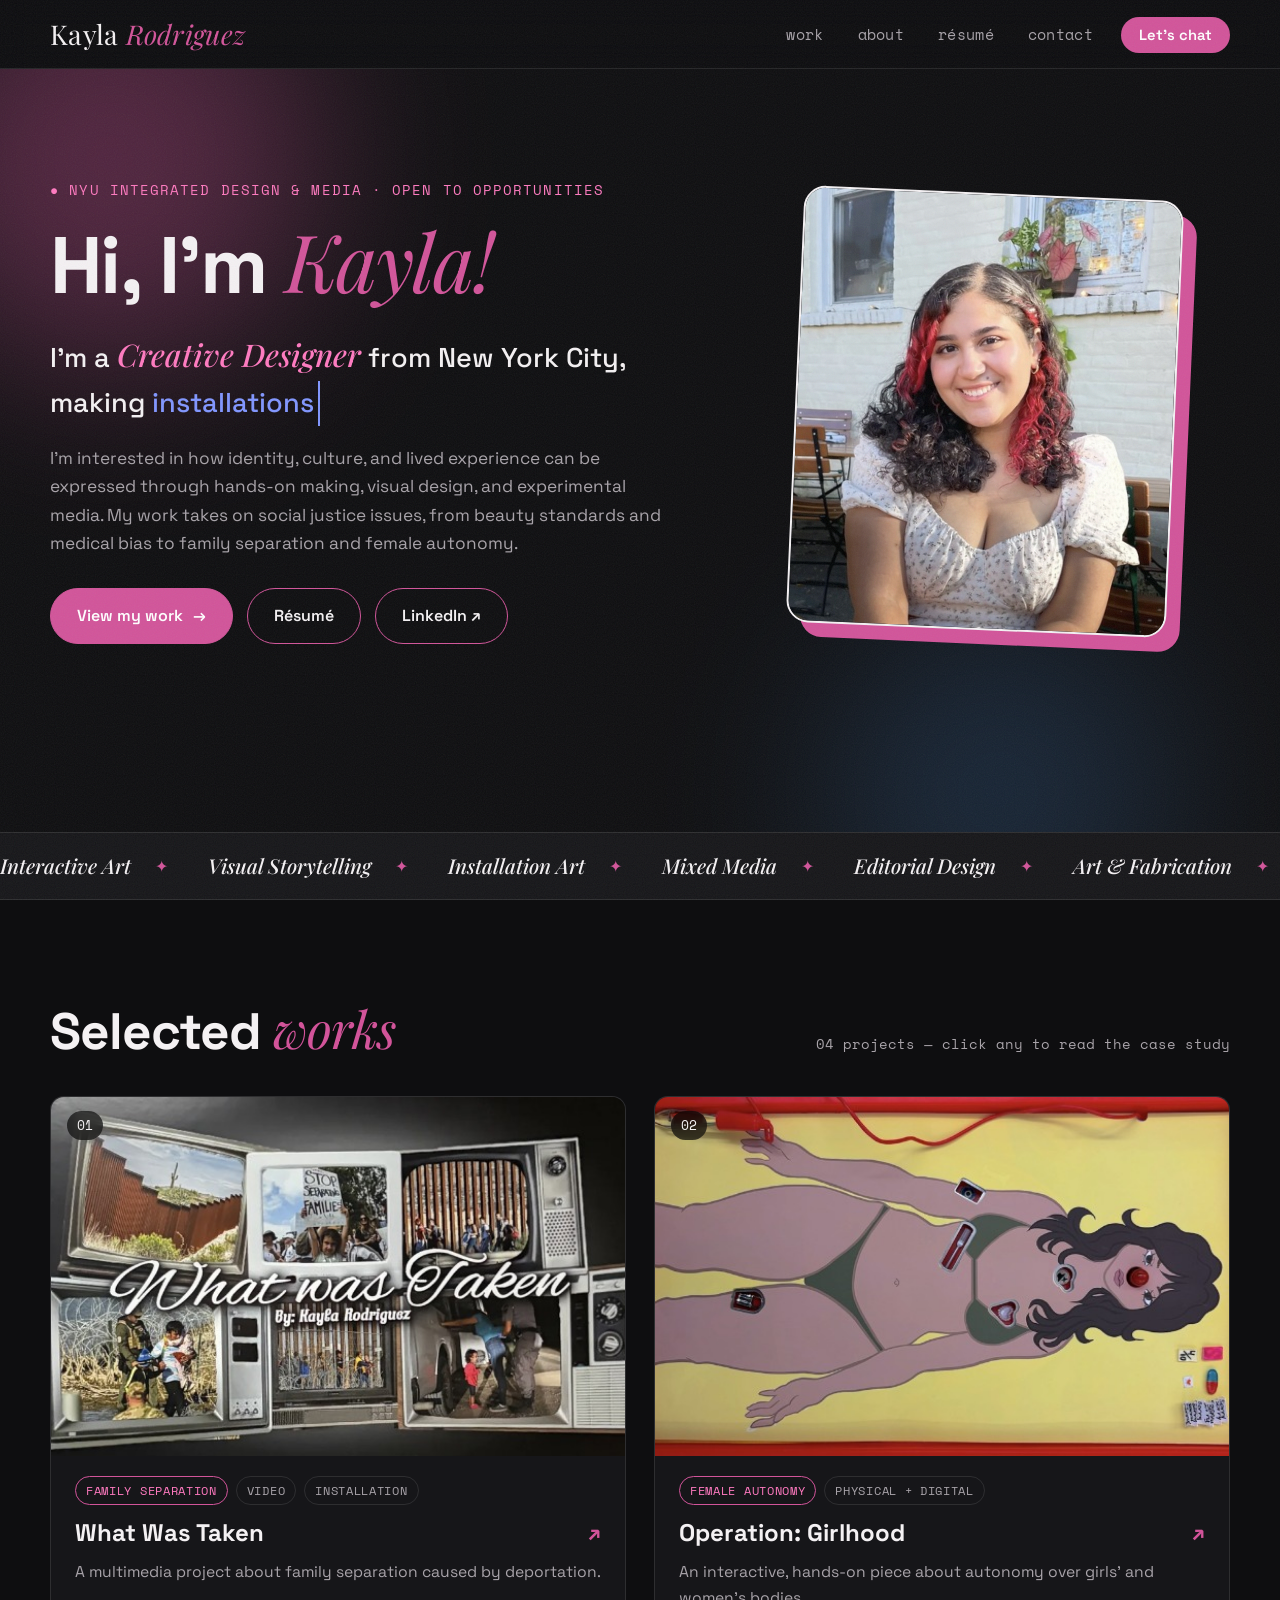
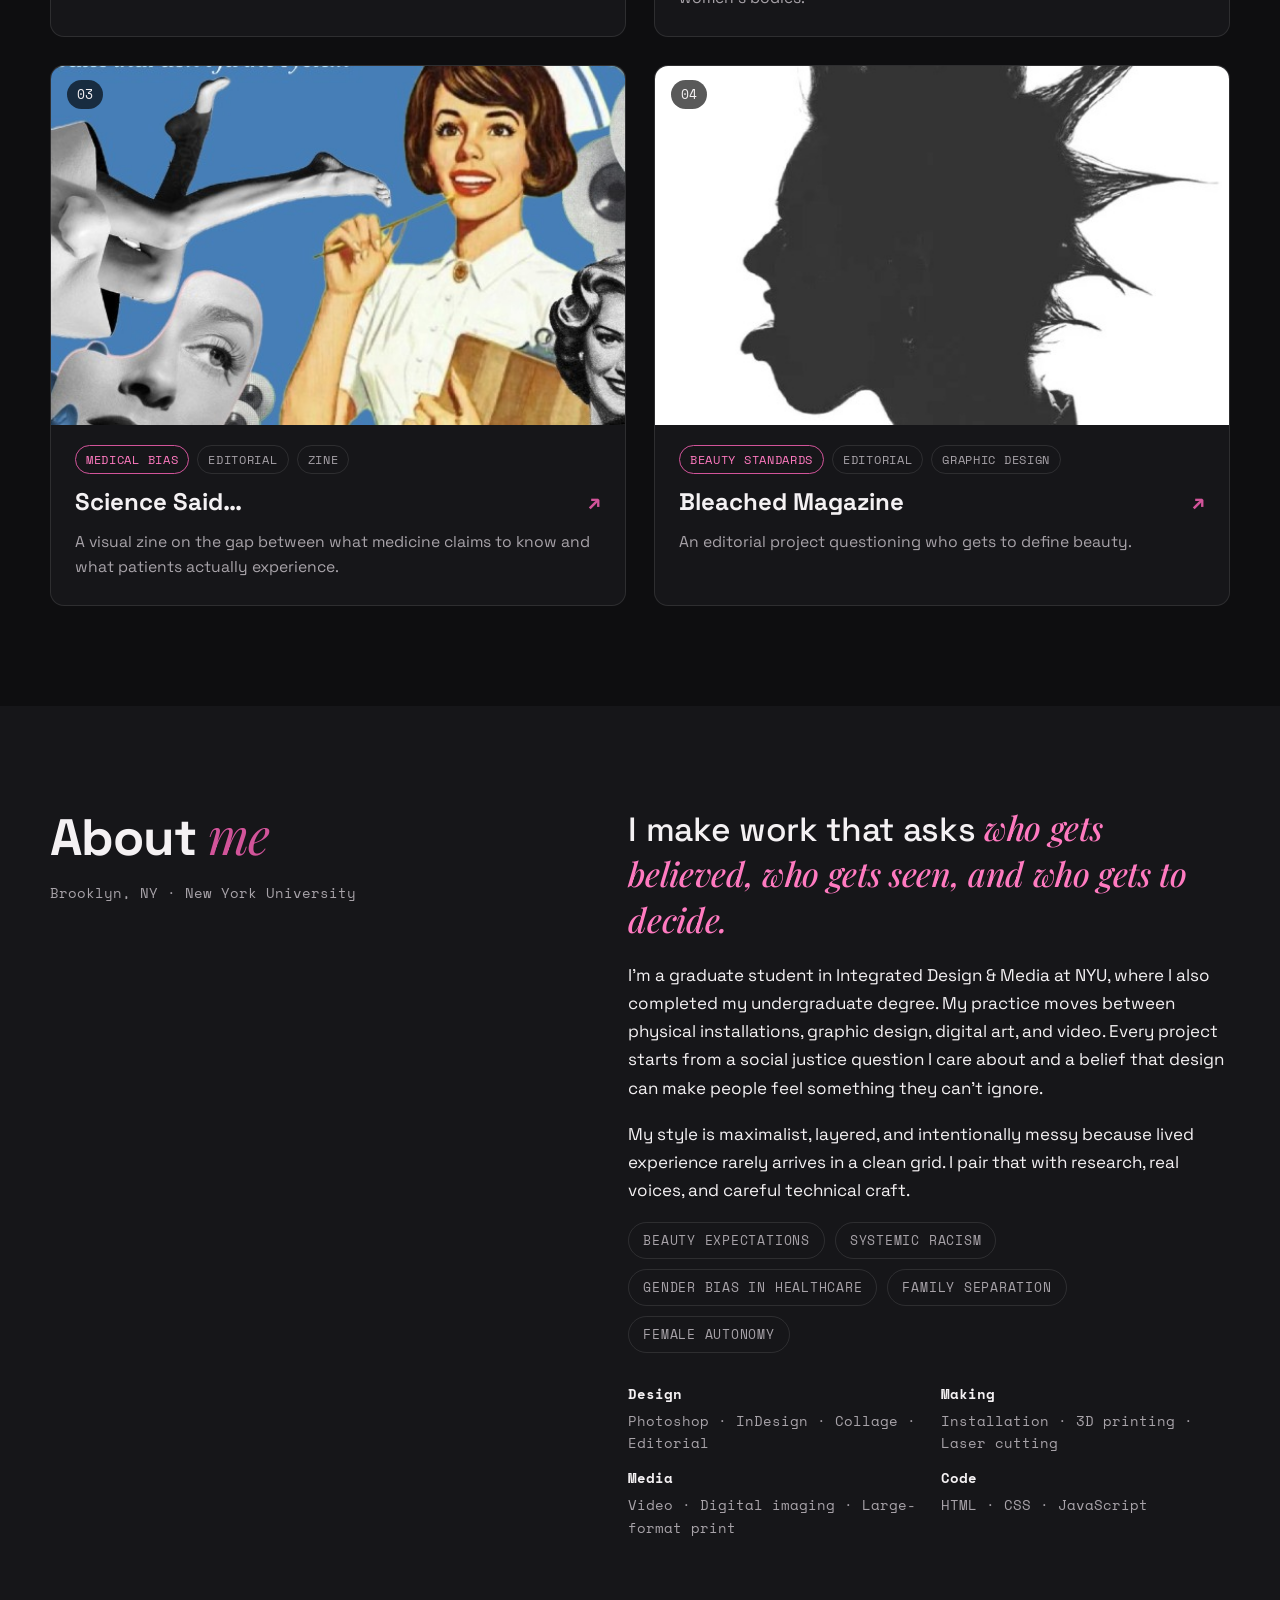
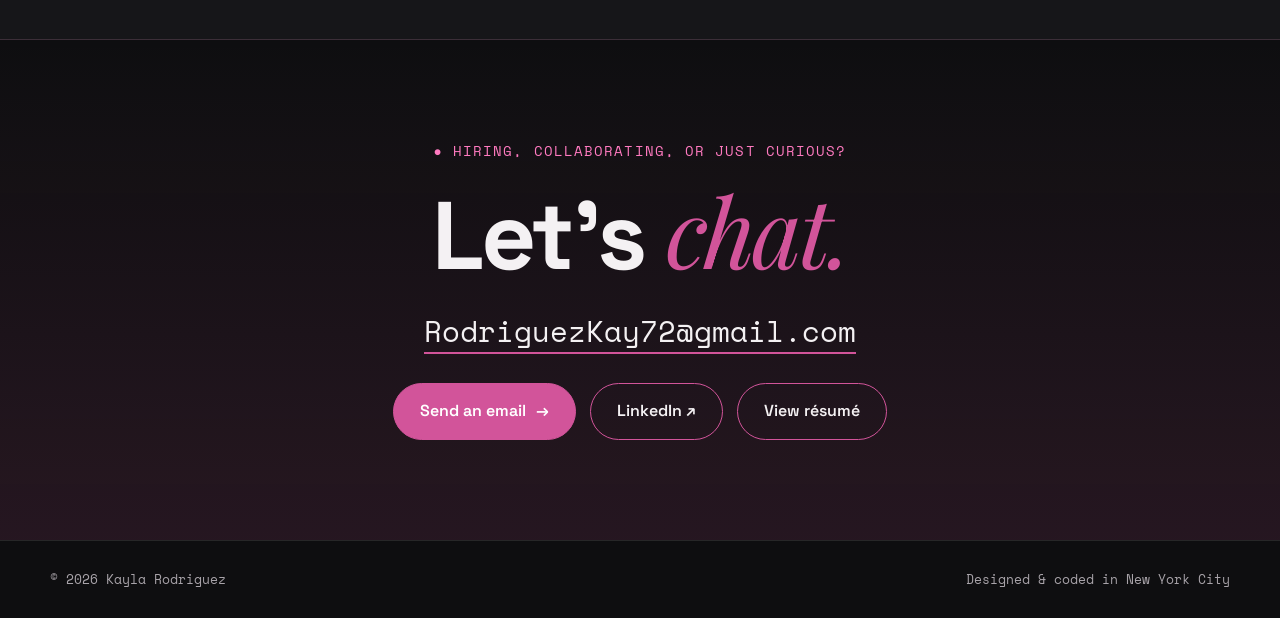
==== index.html @ 99522a54 "bones" ====
<!DOCTYPE html>
<html lang="en" class="no-js">
<head>
  <meta charset="utf-8">
  <meta name="viewport" content="width=device-width, initial-scale=1">
  <title>Kayla Rodriguez — Creative Designer, New York City</title>
  <meta name="description" content="Kayla Rodriguez is a creative designer in New York City exploring identity, culture, and lived experience through hands-on making, visual design, and experimental media.">
  <meta property="og:title" content="Kayla Rodriguez — Creative Designer">
  <meta property="og:description" content="Identity, culture, and lived experience through making, visual design, and experimental media.">
  <meta property="og:image" content="assets/images/science-said-thumb.jpg">
  <meta name="theme-color" content="#0e0e10">
  <link rel="preconnect" href="https://fonts.googleapis.com">
  <link rel="preconnect" href="https://fonts.gstatic.com" crossorigin>
  <link href="https://fonts.googleapis.com/css2?family=Instrument+Serif:ital@0;1&family=Space+Grotesk:wght@400;500;600;700&family=Space+Mono:wght@400;700&display=swap" rel="stylesheet">
  <link href="https://fonts.googleapis.com/css2?family=Playfair+Display:ital,wght@0,400;0,500;0,600;1,400;1,500;1,600&family=Space+Grotesk:wght@400;500;600;700&family=Space+Mono:wght@400;700&display=swap" rel="stylesheet">
  <link rel="stylesheet" href="style.css">
</head>
<body>
  <a class="skip-link" href="#main">Skip to content</a>
  <div class="progress" aria-hidden="true"></div>

  <header class="nav">
    <div class="wrap nav-inner">
      <a class="logo" href="index.html">Kayla <span>Rodriguez</span></a>
      <button class="menu-btn" type="button" aria-expanded="false" aria-controls="menu">menu</button>
      <ul id="menu">
        <li><a class="link" href="#work">work</a></li>
        <li><a class="link" href="#about">about</a></li>
        <li><a class="link" href="resume.html">résumé</a></li>
        <li><a class="link" href="#contact">contact</a></li>
        <li><a class="cta" href="mailto:RodriguezKay72@gmail.com">Let’s chat</a></li>
      </ul>
    </div>
  </header>

  <main id="main">
    <!-- HERO: name, role, goal, and quick links — readable in 30 seconds -->
    <section class="hero">
      <div class="blob b1"></div><div class="blob b2"></div>
      <div class="wrap hero-grid">
        <div>
          <p class="eyebrow">NYU Integrated Design &amp; Media · Open to opportunities</p>
          <h1 class="hero-title">Hi, I’m <span class="name">Kayla!</span></h1>
          <p class="hero-role">I’m a <em>Creative Designer</em> from New York City, making <span class="rotator" data-words="installations|graphic design|video|experimental media|zines"></span></p>
          <p class="hero-sub">I’m interested in how identity, culture, and lived experience can be expressed through hands-on making, visual design, and experimental media. My work takes on social justice issues, from beauty standards and medical bias to family separation and female autonomy.</p>
          <div class="hero-actions">
            <a class="btn primary" href="#work">View my work <span class="arrow">→</span></a>
            <a class="btn ghost" href="resume.html">Résumé</a>
            <a class="btn ghost" href="https://www.linkedin.com/in/YOUR-LINKEDIN-HANDLE" target="_blank" rel="noopener">LinkedIn ↗</a>
          </div>
        </div>
        <div class="portrait">
          <!-- <span class="sticker s1">NYC ✶ based</span>
          <span class="sticker s2">making with purpose</span>
          <span class="sticker s3">IDM @ NYU</span> -->
          <div class="frame">
            <img src="assets/images/headshot.jpg" alt="Portrait of Kayla Rodriguez smiling, with curly dark hair and red highlights" data-fallback width="410" height="463">
          </div>
        </div>
      </div>
    </section>

    <div class="marquee" aria-hidden="true">
      <div class="marquee-track">
        <span>Interactive Art</span><span>Visual Storytelling</span><span>Installation Art</span><span>Mixed Media</span><span>Editorial Design</span><span>Art & Fabrication</span>
      </div>
    </div>

    <!-- WORK -->
    <section class="block" id="work">
      <div class="wrap">
        <div class="section-head reveal">
          <h2 class="section-title">Selected <em>works</em></h2>
          <span class="section-num">04 projects — click any to read the case study</span>
        </div>
        <div class="projects">
          <a class="card reveal" href="projects/what-was-taken.html">
            <span class="num">01</span>
            <div class="thumb"><img src="assets/images/what-was-taken-thumb.jpg" alt="What Was Taken: vintage televisions showing images of the border wall and separated families" loading="lazy"></div>
            <div class="meta">
              <div class="tags"><span class="tag hot">Family separation</span><span class="tag">Video</span><span class="tag">Installation</span></div>
              <h3>What Was Taken <span class="go">↗</span></h3>
              <p>A multimedia project about family separation caused by deportation.</p>
            </div>
          </a>
          <a class="card reveal" href="projects/operation-girlhood.html">
            <span class="num">02</span>
            <div class="thumb"><img src="assets/images/operation-girlhood-thumb.jpg" alt="Operation: Girlhood: an illustrated figure laid out like a board game on a yellow background with a red frame" loading="lazy"></div>
            <div class="meta">
              <div class="tags"><span class="tag hot">Female autonomy</span><span class="tag">Physical + digital</span></div>
              <h3>Operation: Girlhood <span class="go">↗</span></h3>
              <p>An interactive, hands-on piece about autonomy over girls’ and women’s bodies.</p>
            </div>
          </a>
          <a class="card reveal" href="projects/science-said.html">
            <span class="num">03</span>
            <div class="thumb"><img src="assets/images/science-said-thumb.jpg" alt="Science Said cover collage with a vintage nurse illustration on a blue background" loading="lazy"></div>
            <div class="meta">
              <div class="tags"><span class="tag hot">Medical bias</span><span class="tag">Editorial</span><span class="tag">Zine</span></div>
              <h3>Science Said… <span class="go">↗</span></h3>
              <p>A visual zine on the gap between what medicine claims to know and what patients actually experience.</p>
            </div>
          </a>
          <a class="card reveal" href="projects/bleached-magazine.html">
            <span class="num">04</span>
            <div class="thumb"><img src="assets/images/bleached-magazine-thumb.jpg" alt="Bleached Magazine: a black silhouette profile with spiky, exploding hair against white" loading="lazy"></div>
            <div class="meta">
              <div class="tags"><span class="tag hot">Beauty standards</span><span class="tag">Editorial</span><span class="tag">Graphic design</span></div>
              <h3>Bleached Magazine <span class="go">↗</span></h3>
              <p>An editorial project questioning who gets to define beauty.</p>
            </div>
          </a>
        </div>
      </div>
    </section>

    <!-- ABOUT -->
    <section class="block" id="about" style="background:var(--bg-2)">
      <div class="wrap about-grid">
        <div class="reveal">
          <h2 class="section-title">About <em>me</em></h2>
          <p class="section-num" style="margin-top:14px">Brooklyn, NY · New York University</p>
        </div>
        <div class="reveal">
          <p class="about-big">I make work that asks <em>who gets believed, who gets seen, and who gets to decide.</em></p>
          <p>I’m a graduate student in Integrated Design &amp; Media at NYU, where I also completed my undergraduate degree. My practice moves between physical installations, graphic design, digital art, and video. Every project starts from a social justice question I care about and a belief that design can make people feel something they can’t ignore.</p>
          <p>My style is maximalist, layered, and intentionally messy because lived experience rarely arrives in a clean grid. I pair that with research, real voices, and careful technical craft.</p>
          <div class="themes">
            <span class="tag">Beauty expectations</span><span class="tag">Systemic racism</span><span class="tag">Gender bias in healthcare</span><span class="tag">Family separation</span><span class="tag">Female autonomy</span>
          </div>
          <div class="skills">
            <div><b>Design</b>Photoshop · InDesign · Collage · Editorial</div>
            <div><b>Making</b>Installation · 3D printing · Laser cutting</div>
            <div><b>Media</b>Video · Digital imaging · Large-format print</div>
            <div><b>Code</b>HTML · CSS · JavaScript</div>
          </div>
        </div>
      </div>
    </section>

    <!-- CONTACT -->
    <section class="block contact" id="contact">
      <div class="wrap reveal">
        <p class="eyebrow">Hiring, collaborating, or just curious?</p>
        <h2>Let’s <em>chat.</em></h2>
        <a class="email-big" href="mailto:RodriguezKay72@gmail.com">RodriguezKay72@gmail.com</a>
        <!-- Optional: uncomment to show phone publicly
        <p><a href="tel:+15169463747">+1 (516) 946-3747</a></p> -->
        <div class="contact-links">
          <a class="btn primary" href="mailto:RodriguezKay72@gmail.com">Send an email <span class="arrow">→</span></a>
          <a class="btn ghost" href="https://www.linkedin.com/in/YOUR-LINKEDIN-HANDLE" target="_blank" rel="noopener">LinkedIn ↗</a>
          <a class="btn ghost" href="resume.html">View résumé</a>
        </div>
      </div>
    </section>
  </main>

  <footer>
    <div class="wrap"><span>© <span id="year">2026</span> Kayla Rodriguez</span><span>Designed &amp; coded in New York City</span></div>
  </footer>
  <script src="main.js"></script>
</body>
</html>
---- style.css ----
/* ============================================================
   Kayla Rodriguez — Portfolio
   Edit the colors / fonts in :root to re-theme the whole site.
   ============================================================ */
:root {
  --bg: #0e0e10;
  --bg-2: #161619;
  --bg-3: #1e1e23;
  --line: rgba(255, 255, 255, 0.1);
  --text: #f4f1f3;
  --muted: #a8a3a9;
  --accent: #d2549a;        /* magenta from your Notion name */
  --accent-2: #ff7ac0;      /* lighter hover */
  --blue: #3f7fc4;          /* from Science Said */
  --yellow: #8196ff;        /* from Operation: Girlhood */
  --red: #d8262f;
  --radius: 14px;
  --maxw: 1180px;
  --font-sans: "Space Grotesk", system-ui, -apple-system, "Segoe UI", sans-serif;
  --font-serif: "Playfair Display", Georgia, serif;
  --font-mono: "Space Mono", ui-monospace, Menlo, monospace;
}

*, *::before, *::after { box-sizing: border-box; }
html { scroll-behavior: smooth; }
body {
  margin: 0;
  background: var(--bg);
  color: var(--text);
  font-family: var(--font-sans);
  font-size: 17px;
  line-height: 1.65;
  -webkit-font-smoothing: antialiased;
  overflow-x: hidden;
}
img, video, iframe { max-width: 100%; display: block; }
a { color: inherit; }
::selection { background: var(--accent); color: #fff; }

.skip-link {
  position: absolute; left: -999px; top: 8px; z-index: 200;
  background: var(--accent); color: #fff; padding: 8px 14px; border-radius: 8px;
}
.skip-link:focus { left: 8px; }
:focus-visible { outline: 2px solid var(--accent-2); outline-offset: 3px; border-radius: 4px; }

/* film-grain overlay for texture */
body::after {
  content: ""; position: fixed; inset: 0; pointer-events: none; z-index: 150; opacity: .07;
  background-image: url("data:image/svg+xml;utf8,<svg xmlns='http://www.w3.org/2000/svg' width='160' height='160'><filter id='n'><feTurbulence type='fractalNoise' baseFrequency='.9' numOctaves='2' stitchTiles='stitch'/></filter><rect width='100%' height='100%' filter='url(%23n)'/></svg>");
}

.wrap { width: min(var(--maxw), 100% - 48px); margin-inline: auto; }

/* ---------- Scroll progress ---------- */
.progress { position: fixed; top: 0; left: 0; height: 3px; width: 0; z-index: 120;
  background: linear-gradient(90deg, var(--accent), var(--yellow), var(--blue)); }

/* ---------- Navigation ---------- */
.nav {
  position: sticky; top: 0; z-index: 100;
  background: rgba(14, 14, 16, 0.78);
  backdrop-filter: blur(14px); -webkit-backdrop-filter: blur(14px);
  border-bottom: 1px solid var(--line);
}
.nav-inner { display: flex; align-items: center; justify-content: space-between; height: 68px; }
.logo { font-family: var(--font-serif); font-size: 1.7rem; text-decoration: none; letter-spacing: .01em; }
.logo span { color: var(--accent); font-style: italic; }
.nav ul { display: flex; gap: 6px; list-style: none; margin: 0; padding: 0; align-items: center; }
.nav a.link {
  position: relative; text-decoration: none; padding: 8px 14px; font-size: .95rem;
  font-family: var(--font-mono); text-transform: lowercase; letter-spacing: .02em; color: var(--muted);
  transition: color .25s;
}
.nav a.link::after {
  content: ""; position: absolute; left: 14px; right: 14px; bottom: 2px; height: 2px;
  background: var(--accent); transform: scaleX(0); transform-origin: left; transition: transform .3s ease;
}
.nav a.link:hover, .nav a.link[aria-current="page"] { color: var(--text); }
.nav a.link:hover::after, .nav a.link[aria-current="page"]::after { transform: scaleX(1); }
.nav .cta {
  text-decoration: none; background: var(--accent); color: #fff; padding: 9px 18px; border-radius: 999px;
  font-size: .92rem; font-weight: 600; margin-left: 8px; transition: transform .2s, background .2s;
}
.nav .cta:hover { background: var(--accent-2); transform: translateY(-2px); }
.menu-btn { display: none; background: none; border: 1px solid var(--line); color: var(--text);
  padding: 8px 14px; border-radius: 8px; font: inherit; font-family: var(--font-mono); cursor: pointer; }

/* ---------- Buttons ---------- */
.btn {
  display: inline-flex; align-items: center; gap: 10px; padding: 14px 26px; border-radius: 999px;
  font-weight: 600; text-decoration: none; border: 1.5px solid var(--accent);
  transition: transform .2s, background .2s, color .2s, box-shadow .2s; cursor: pointer; font-size: 1rem;
  font-family: var(--font-sans);
}
.btn.primary { background: var(--accent); color: #fff; }
.btn.primary:hover { background: var(--accent-2); border-color: var(--accent-2); transform: translateY(-3px); box-shadow: 0 10px 30px -10px var(--accent); }
.btn.ghost { background: transparent; color: var(--text); }
.btn.ghost:hover { background: var(--accent); transform: translateY(-3px); }
.btn .arrow { transition: transform .25s; }
.btn:hover .arrow { transform: translateX(4px); }

/* ---------- Hero ---------- */
.hero { position: relative; padding: clamp(48px, 9vw, 110px) 0 clamp(40px, 6vw, 70px); overflow: hidden; min-height: calc(100vh - 137px);}
.hero .blob { position: absolute; border-radius: 50%; filter: blur(90px); opacity: .35; z-index: -1; animation: float 14s ease-in-out infinite alternate; }
.hero .b1 { width: 420px; height: 420px; background: var(--accent); top: -120px; left: -100px; }
.hero .b2 { width: 360px; height: 360px; background: var(--blue); bottom: -140px; right: 8%; animation-delay: -6s; opacity: .22; }
@keyframes float { to { transform: translate(60px, 40px) scale(1.12); } }

.hero-grid { display: grid; grid-template-columns: 1.25fr 1fr; gap: clamp(32px, 6vw, 80px); align-items: center; }
.eyebrow { font-family: var(--font-mono); font-size: .85rem; color: var(--accent-2); letter-spacing: .08em; text-transform: uppercase; margin: 0 0 18px; }
.eyebrow::before { content: "● "; animation: blink 1.8s infinite; }
@keyframes blink { 50% { opacity: .2; } }
h1.hero-title { font-size: clamp(2.6rem, 6.4vw, 5rem); line-height: 1.02; margin: 0 0 22px; font-weight: 700; letter-spacing: -.02em; }
h1.hero-title .name { color: var(--accent); font-family: var(--font-serif); font-style: italic; font-weight: 400; }
.hero-role { font-size: clamp(1.25rem, 2.4vw, 1.7rem); font-weight: 500; margin: 0 0 18px; }
.hero-role em { font-family: var(--font-serif); font-size: 1.15em; color: var(--accent-2); }
.rotator { display: inline-block; min-width: 1ch; color: var(--yellow); border-right: 2px solid var(--yellow); padding-right: 4px; animation: caret .8s steps(1) infinite; }
@keyframes caret { 50% { border-color: transparent; } }
.hero-sub { color: var(--muted); max-width: 56ch; margin: 0 0 30px; font-size: 1.08rem; }
.hero-actions { display: flex; flex-wrap: wrap; gap: 14px; }

.portrait { position: relative; justify-self: center; width: min(380px, 80vw); }
.portrait .frame {
  position: relative; border-radius: 22px; overflow: hidden; aspect-ratio: 4 / 4.6;
  border: 2px solid var(--text); transform: rotate(2.5deg); transition: transform .5s cubic-bezier(.2, .8, .2, 1);
  box-shadow: 14px 14px 0 var(--accent); background: var(--bg-3);
}
.portrait:hover .frame { transform: rotate(-1deg) scale(1.02); }
.portrait img { width: 100%; height: 100%; object-fit: cover; }
.portrait .sticker {
  position: absolute; z-index: 2; font-family: var(--font-mono); font-size: .78rem; font-weight: 700;
  padding: 7px 12px; border-radius: 999px; border: 2px solid #111; color: #111;
  animation: bob 5s ease-in-out infinite alternate;
}
.sticker.s1 { background: var(--yellow); top: -14px; left: -22px; transform: rotate(-8deg); }
.sticker.s2 { background: #fff; bottom: 26px; right: -26px; transform: rotate(6deg); animation-delay: -2s; }
.sticker.s3 { background: var(--blue); color: #fff; bottom: -18px; left: 8%; transform: rotate(-4deg); animation-delay: -3.5s; border-color: #fff; }
@keyframes bob { to { translate: 0 -8px; } }

/* ---------- Marquee ---------- */
.marquee { border-block: 1px solid var(--line); background: var(--bg-2); overflow: hidden; padding: 16px 0; }
.marquee-track { display: flex; width: max-content; gap: 40px; animation: scroll 38s linear infinite; }
.marquee:hover .marquee-track { animation-play-state: paused; }
.marquee span { font-family: var(--font-serif); font-size: clamp(1.125rem, 1.6vw, 1.425rem); font-style: italic; white-space: nowrap; font-weight: 500; display: flex; align-items: center; gap: 24px; }
.marquee span::after { content: "✦"; color: var(--accent); font-style: normal; font-size: .8em; }
@keyframes scroll { to { transform: translateX(-50%); } }

/* ---------- Sections ---------- */
section.block { padding: clamp(56px, 8vw, 100px) 0; }
.section-head { display: flex; align-items: baseline; justify-content: space-between; gap: 20px; flex-wrap: wrap; margin-bottom: 36px; }
h2.section-title { font-size: clamp(2rem, 4.5vw, 3.2rem); margin: 0; letter-spacing: -.02em; line-height: 1.1; }
h2.section-title em { font-family: var(--font-serif); color: var(--accent); font-weight: 400; }
.section-num { font-family: var(--font-mono); color: var(--muted); font-size: .9rem; }

/* ---------- Project cards ---------- */
.projects { display: grid; grid-template-columns: repeat(2, 1fr); gap: 28px; }
.card {
  position: relative; display: block; text-decoration: none; border-radius: var(--radius);
  background: var(--bg-2); border: 1px solid var(--line); overflow: hidden;
  transition: transform .35s cubic-bezier(.2, .8, .2, 1), border-color .3s, box-shadow .3s;
  transform-style: preserve-3d;
}
.card:hover { border-color: var(--accent); box-shadow: 0 24px 60px -24px rgba(210, 84, 154, .55); }
.card .thumb { aspect-ratio: 16 / 10; overflow: hidden; background: var(--bg-3); }
.card .thumb img { width: 100%; height: 100%; object-fit: cover; transition: transform .7s cubic-bezier(.2, .8, .2, 1), filter .4s; }
.card:hover .thumb img { transform: scale(1.07); }
.card .meta { padding: 20px 24px 24px; display: grid; gap: 8px; }
.card .tags { display: flex; flex-wrap: wrap; gap: 8px; }
.tag { font-family: var(--font-mono); font-size: .72rem; text-transform: uppercase; letter-spacing: .06em; padding: 4px 10px; border: 1px solid var(--line); border-radius: 999px; color: var(--muted); }
.tag.hot { border-color: var(--accent); color: var(--accent-2); }
.card h3 { font-size: 1.5rem; margin: 0; display: flex; justify-content: space-between; align-items: center; gap: 12px; }
.card h3 .go { font-size: 1.3rem; color: var(--accent); transition: transform .3s; }
.card:hover h3 .go { transform: translate(4px, -4px) rotate(0deg); }
.card p { margin: 0; color: var(--muted); font-size: .98rem; }
.card .num { position: absolute; top: 14px; left: 16px; z-index: 2; font-family: var(--font-mono); font-size: .8rem; background: rgba(0, 0, 0, .65); padding: 4px 10px; border-radius: 999px; backdrop-filter: blur(6px); }

/* ---------- About ---------- */
.about-grid { display: grid; grid-template-columns: 1fr 1.2fr; gap: clamp(30px, 6vw, 80px); align-items: start; }
.about-grid p { margin: 0 0 18px; }
.about-big { font-size: clamp(1.5rem, 3vw, 2.1rem); line-height: 1.3; font-weight: 500; letter-spacing: -.01em; }
.about-big em { font-family: var(--font-serif); color: var(--accent-2); }
.themes { display: flex; flex-wrap: wrap; gap: 10px; margin-top: 8px; }
.themes .tag { font-size: .8rem; padding: 7px 14px; transition: all .25s; }
.themes .tag:hover { background: var(--accent); color: #fff; border-color: var(--accent); transform: rotate(-2deg) scale(1.05); }
.skills { margin-top: 30px; display: grid; grid-template-columns: 1fr 1fr; gap: 12px 24px; font-family: var(--font-mono); font-size: .86rem; color: var(--muted); }
.skills b { color: var(--text); display: block; margin-bottom: 4px; font-weight: 700; }

/* ---------- Contact ---------- */
.contact { text-align: center; background: linear-gradient(180deg, transparent, rgba(210, 84, 154, .12)); border-top: 1px solid var(--line); }
.contact h2 { font-size: clamp(2.4rem, 8vw, 6rem); line-height: 1; margin: 0 0 24px; letter-spacing: -.03em; }
.contact h2 em { font-family: var(--font-serif); color: var(--accent); font-weight: 400; }
.contact-links { display: flex; justify-content: center; flex-wrap: wrap; gap: 14px; margin-top: 28px; }
.email-big { font-size: clamp(1.1rem, 3vw, 1.8rem); font-family: var(--font-mono); text-decoration: none; border-bottom: 2px solid var(--accent); transition: color .2s; word-break: break-all; }
.email-big:hover { color: var(--accent-2); }

footer { border-top: 1px solid var(--line); padding: 28px 0; color: var(--muted); font-family: var(--font-mono); font-size: .82rem; }
footer .wrap { display: flex; justify-content: space-between; flex-wrap: wrap; gap: 10px; }

/* ---------- Project pages ---------- */
.p-hero { padding: clamp(40px, 7vw, 80px) 0 30px; }
.crumbs { font-family: var(--font-mono); font-size: .82rem; color: var(--muted); margin-bottom: 22px; }
.crumbs a { text-decoration: none; } .crumbs a:hover { color: var(--accent-2); }
.p-hero h1 { font-size: clamp(2.8rem, 8vw, 6.4rem); line-height: .98; margin: 0 0 14px; letter-spacing: -.03em; }
.p-hero h1 em { font-family: var(--font-serif); font-weight: 400; color: var(--accent); }
.p-hero .kicker { font-family: var(--font-serif); font-style: italic; font-size: clamp(1.3rem, 2.6vw, 1.9rem); color: var(--muted); margin: 0 0 26px; }
.facts { display: grid; grid-template-columns: repeat(auto-fit, minmax(170px, 1fr)); gap: 0; border-block: 1px solid var(--line); margin-top: 30px; }
.facts div { padding: 16px 18px 16px 0; }
.facts dt { font-family: var(--font-mono); font-size: .72rem; text-transform: uppercase; letter-spacing: .08em; color: var(--muted); }
.facts dd { margin: 4px 0 0; font-weight: 600; }
.facts { margin-bottom: 0; }
.cover { margin: 40px 0 10px; border-radius: var(--radius); overflow: hidden; border: 1px solid var(--line); background: var(--bg-2); }
.cover img { width: 100%; max-height: 620px; object-fit: contain; margin: 0 auto; }

.article { display: grid; grid-template-columns: 200px 1fr; gap: clamp(24px, 5vw, 70px); padding: 40px 0; border-top: 1px solid var(--line); }
.article:first-of-type { border-top: none; }
.article > h2 { font-family: var(--font-mono); font-size: .85rem; text-transform: uppercase; letter-spacing: .1em; color: var(--accent-2); margin: 6px 0 0; font-weight: 700; position: sticky; top: 90px; align-self: start; }
.article .body { max-width: 74ch; }
.article .body p { margin: 0 0 20px; }
.article .body .lede { font-size: clamp(1.25rem, 2.2vw, 1.55rem); line-height: 1.45; font-weight: 500; }
.article .body blockquote { margin: 28px 0; padding: 4px 0 4px 22px; border-left: 3px solid var(--accent); font-family: var(--font-serif); font-size: 1.6rem; line-height: 1.3; font-style: italic; }
.article .body ul { padding-left: 1.2em; } .article .body li { margin-bottom: 10px; }
.article .body li::marker { color: var(--accent); }
.article.wide { grid-template-columns: 1fr; }
.article.wide > h2 { position: static; margin-bottom: 4px; }

.placeholder-note {
  border: 1.5px dashed var(--yellow); color: var(--yellow); border-radius: 10px; padding: 14px 18px;
  font-family: var(--font-mono); font-size: .85rem; background: rgba(243, 216, 107, .06); margin: 0 0 18px;
}
.gallery { display: grid; grid-template-columns: repeat(auto-fill, minmax(240px, 1fr)); gap: 18px; }
.gallery figure { margin: 0; }
.gallery button { all: unset; display: block; cursor: zoom-in; width: 100%; border-radius: 10px; overflow: hidden; border: 1px solid var(--line); transition: transform .3s, border-color .3s; }
.gallery button:hover { transform: translateY(-6px) rotate(-.6deg); border-color: var(--accent); }
.gallery button:focus-visible { outline: 2px solid var(--accent-2); outline-offset: 3px; }
.gallery img { width: 100%; height: auto; }
.gallery figcaption { font-family: var(--font-mono); font-size: .76rem; color: var(--muted); padding: 8px 2px; }
.media-frame { position: relative; aspect-ratio: 16 / 9; border-radius: var(--radius); overflow: hidden; border: 1px solid var(--line); background: var(--bg-2); }
.media-frame iframe, .media-frame video { position: absolute; inset: 0; width: 100%; height: 100%; border: 0; }
.media-frame.tall { aspect-ratio: 3 / 4; max-width: 560px; }
.flip-frame { aspect-ratio: 4 / 3; max-width: 900px; }

.next-prev { display: grid; grid-template-columns: 1fr 1fr; border-top: 1px solid var(--line); }
.next-prev a { padding: 44px 24px; text-decoration: none; transition: background .3s; }
.next-prev a:hover { background: var(--bg-2); }
.next-prev a:last-child { text-align: right; border-left: 1px solid var(--line); }
.next-prev small { font-family: var(--font-mono); color: var(--muted); text-transform: uppercase; letter-spacing: .08em; }
.next-prev strong { display: block; font-size: clamp(1.4rem, 3.4vw, 2.4rem); letter-spacing: -.02em; margin-top: 6px; }
.next-prev a:hover strong { color: var(--accent-2); }

/* ---------- Résumé ---------- */
.job { display: grid; grid-template-columns: 230px 1fr; gap: 30px; padding: 30px 0; border-top: 1px solid var(--line); }
.job .when { font-family: var(--font-mono); font-size: .85rem; color: var(--muted); }
.job h3 { margin: 0 0 2px; font-size: 1.35rem; }
.job .where { color: var(--accent-2); font-family: var(--font-mono); font-size: .86rem; margin-bottom: 12px; }
.job ul { margin: 0; padding-left: 1.2em; } .job li { margin-bottom: 8px; } .job li::marker { color: var(--accent); }
.resume-embed { height: 80vh; border: 1px solid var(--line); border-radius: var(--radius); overflow: hidden; background: var(--bg-2); }
.resume-embed iframe, .resume-embed object { width: 100%; height: 100%; border: 0; }

/* ---------- Lightbox ---------- */
.lightbox { position: fixed; inset: 0; z-index: 300; background: rgba(0, 0, 0, .92); display: none; place-items: center; padding: 30px; }
.lightbox.open { display: grid; }
.lightbox img { max-height: 90vh; max-width: 92vw; width: auto; border-radius: 8px; animation: pop .3s ease; }
.lightbox button { position: absolute; top: 18px; right: 22px; background: var(--accent); color: #fff; border: 0; font-size: 1.1rem; border-radius: 999px; padding: 10px 16px; cursor: pointer; font-family: var(--font-mono); }
@keyframes pop { from { transform: scale(.94); opacity: 0; } }

/* ---------- Custom cursor (desktop only) ---------- */
.cursor { position: fixed; left: 0; top: 0; width: 18px; height: 18px; border-radius: 50%; border: 2px solid var(--accent-2); pointer-events: none; z-index: 400; transform: translate(-50%, -50%); transition: width .2s, height .2s, background .2s; mix-blend-mode: difference; opacity: 0; }
.cursor.on { opacity: 1; }
.cursor.big { width: 54px; height: 54px; background: rgba(255, 255, 255, .15); }

/* ---------- Reveal on scroll ---------- */
.reveal { opacity: 0; transform: translateY(34px); transition: opacity .8s ease, transform .8s cubic-bezier(.2, .8, .2, 1); }
.reveal.in { opacity: 1; transform: none; }
.no-js .reveal { opacity: 1; transform: none; }

/* ---------- Responsive ---------- */
@media (max-width: 900px) {
  .hero-grid, .about-grid { grid-template-columns: 1fr; }
  .portrait { order: -1; width: min(300px, 70vw); margin-bottom: 20px; }
  .projects { grid-template-columns: 1fr; }
  .article, .job { grid-template-columns: 1fr; gap: 10px; }
  .article > h2 { position: static; }
}
@media (max-width: 760px) {
  .menu-btn { display: block; }
  .nav ul { position: absolute; top: 68px; left: 0; right: 0; flex-direction: column; align-items: stretch; background: var(--bg); border-bottom: 1px solid var(--line); padding: 10px 24px 20px; display: none; }
  .nav ul.open { display: flex; }
  .nav a.link { padding: 14px 0; } .nav a.link::after { left: 0; right: 0; bottom: 8px; }
  .nav .cta { text-align: center; margin: 8px 0 0; }
}
@media (hover: none), (pointer: coarse) { .cursor { display: none; } }
@media (prefers-reduced-motion: reduce) {
  *, *::before, *::after { animation: none !important; transition: none !important; scroll-behavior: auto !important; }
  .reveal { opacity: 1; transform: none; }
}
@media print {
  .nav, .progress, .cursor, .marquee, footer, .no-print, body::after { display: none !important; }
  body { background: #fff; color: #000; font-size: 12pt; }
  .job { break-inside: avoid; } .job .where, .eyebrow { color: #444; }
}
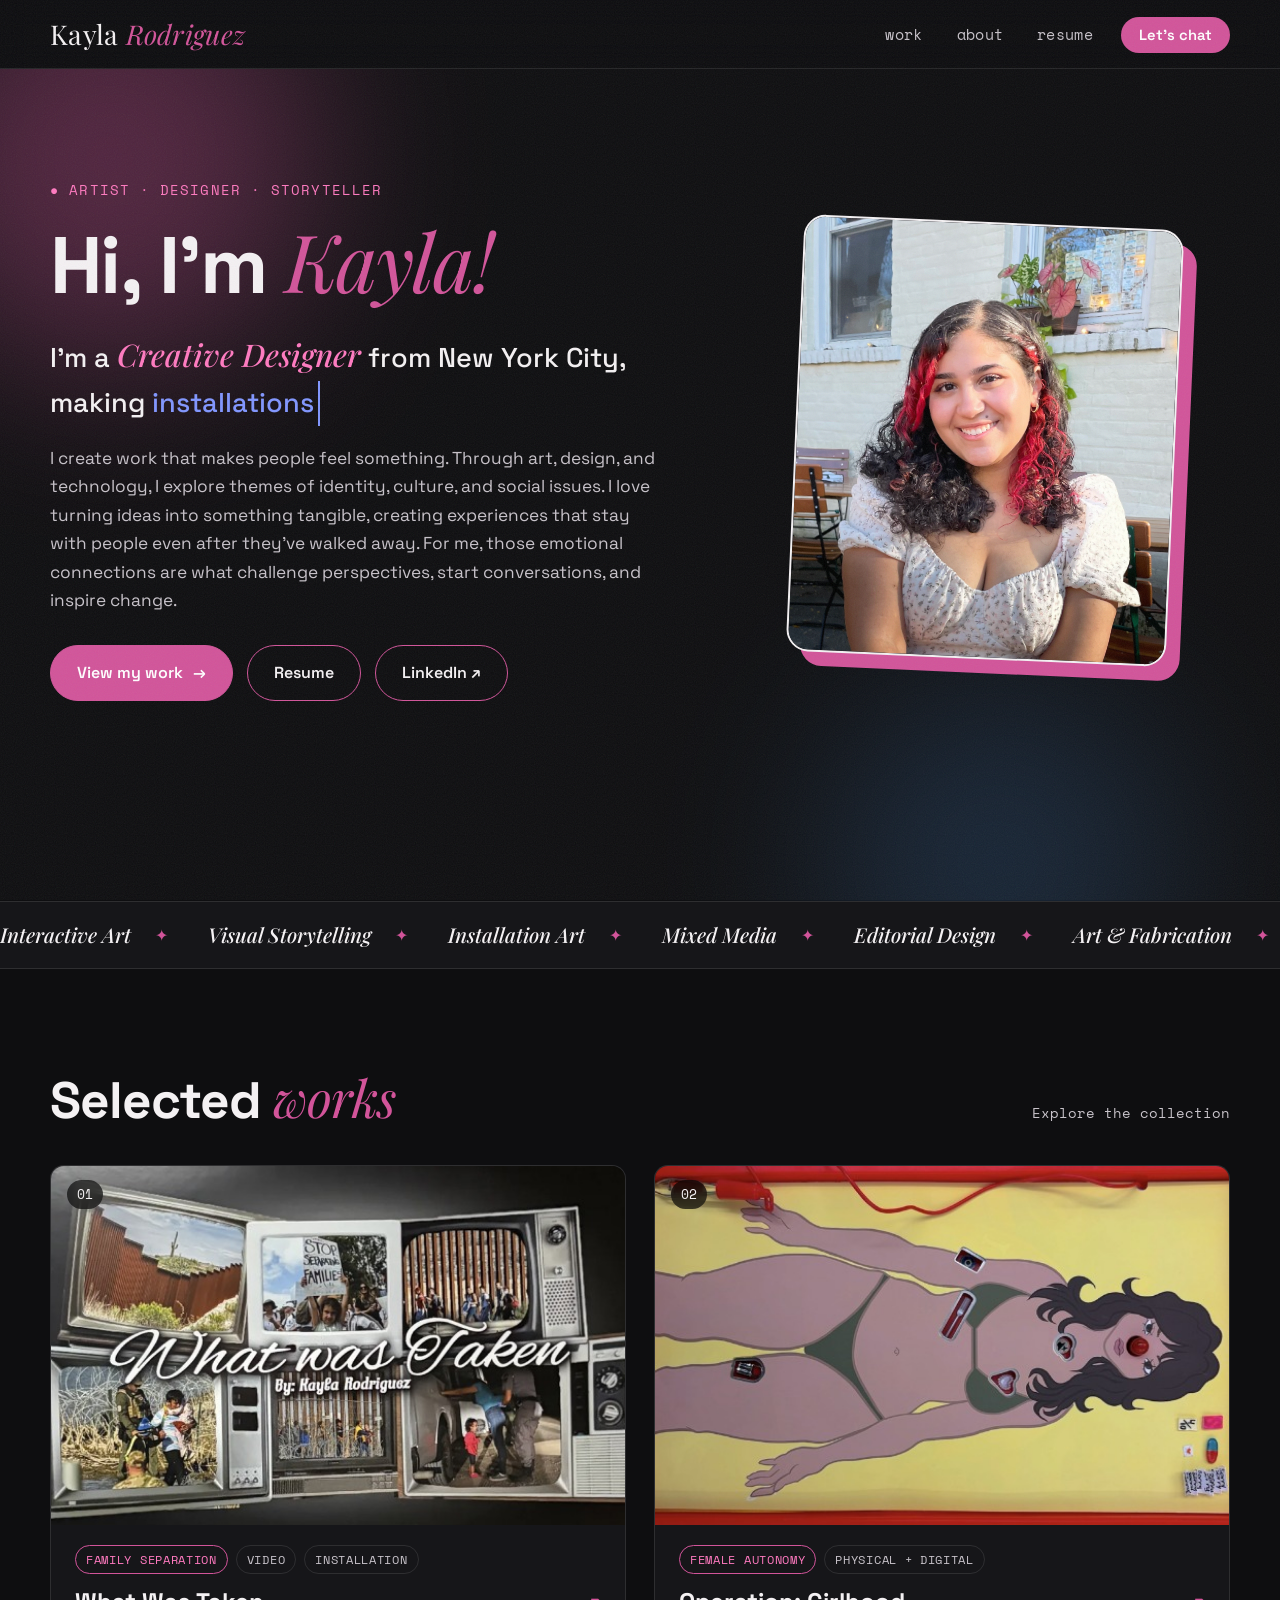
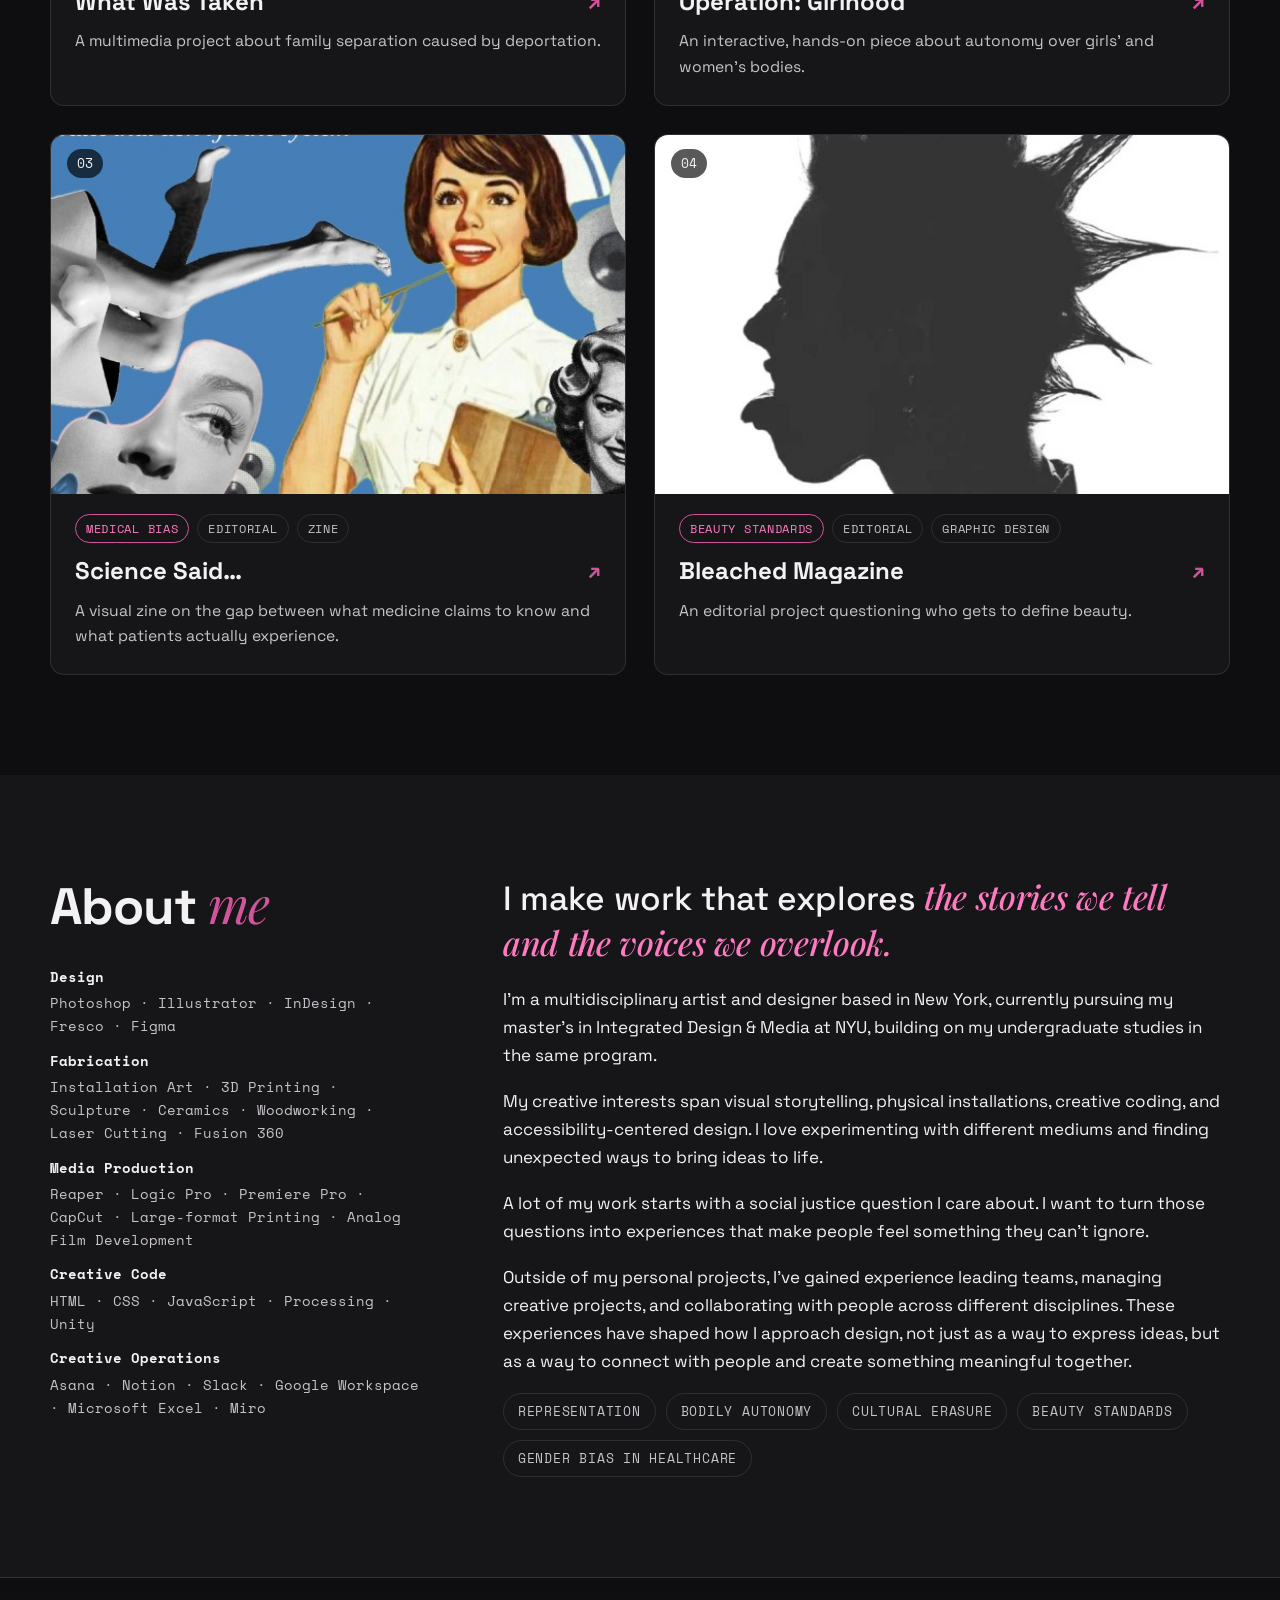
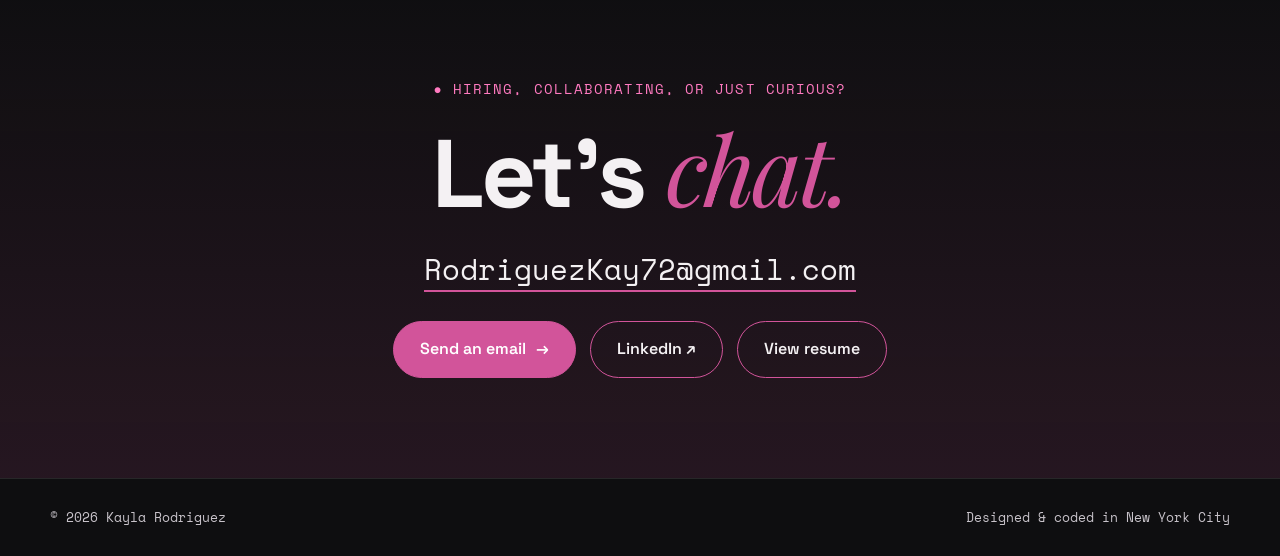
==== commit 3cea25c3: "moreeeee" ====
--- a/index.html
+++ b/index.html
@@ -11,7 +11,7 @@
   <meta name="theme-color" content="#0e0e10">
   <link rel="preconnect" href="https://fonts.googleapis.com">
   <link rel="preconnect" href="https://fonts.gstatic.com" crossorigin>
-  <link href="https://fonts.googleapis.com/css2?family=Instrument+Serif:ital@0;1&family=Space+Grotesk:wght@400;500;600;700&family=Space+Mono:wght@400;700&display=swap" rel="stylesheet">
+
   <link href="https://fonts.googleapis.com/css2?family=Playfair+Display:ital,wght@0,400;0,500;0,600;1,400;1,500;1,600&family=Space+Grotesk:wght@400;500;600;700&family=Space+Mono:wght@400;700&display=swap" rel="stylesheet">
   <link rel="stylesheet" href="style.css">
 </head>
@@ -26,9 +26,9 @@
       <ul id="menu">
         <li><a class="link" href="#work">work</a></li>
         <li><a class="link" href="#about">about</a></li>
-        <li><a class="link" href="resume.html">résumé</a></li>
-        <li><a class="link" href="#contact">contact</a></li>
-        <li><a class="cta" href="mailto:RodriguezKay72@gmail.com">Let’s chat</a></li>
+        <li><a class="link" href="resume.html">resume</a></li>
+        <!-- <li><a class="link" href="#contact">contact</a></li> -->
+        <li><a class="cta" href="#contact">Let’s chat</a></li>
       </ul>
     </div>
   </header>
@@ -39,13 +39,13 @@
       <div class="blob b1"></div><div class="blob b2"></div>
       <div class="wrap hero-grid">
         <div>
-          <p class="eyebrow">NYU Integrated Design &amp; Media · Open to opportunities</p>
+          <p class="eyebrow">Artist · Designer · Storyteller</p>
           <h1 class="hero-title">Hi, I’m <span class="name">Kayla!</span></h1>
           <p class="hero-role">I’m a <em>Creative Designer</em> from New York City, making <span class="rotator" data-words="installations|graphic design|video|experimental media|zines"></span></p>
-          <p class="hero-sub">I’m interested in how identity, culture, and lived experience can be expressed through hands-on making, visual design, and experimental media. My work takes on social justice issues, from beauty standards and medical bias to family separation and female autonomy.</p>
+          <p class="hero-sub">I create work that makes people feel something. Through art, design, and technology, I explore themes of identity, culture, and social issues. I love turning ideas into something tangible, creating experiences that stay with people even after they've walked away. For me, those emotional connections are what challenge perspectives, start conversations, and inspire change.</p>
           <div class="hero-actions">
             <a class="btn primary" href="#work">View my work <span class="arrow">→</span></a>
-            <a class="btn ghost" href="resume.html">Résumé</a>
+            <a class="btn ghost" href="resume.html">Resume</a>
             <a class="btn ghost" href="https://www.linkedin.com/in/YOUR-LINKEDIN-HANDLE" target="_blank" rel="noopener">LinkedIn ↗</a>
           </div>
         </div>
@@ -54,7 +54,7 @@
           <span class="sticker s2">making with purpose</span>
           <span class="sticker s3">IDM @ NYU</span> -->
           <div class="frame">
-            <img src="assets/images/headshot.jpg" alt="Portrait of Kayla Rodriguez smiling, with curly dark hair and red highlights" data-fallback width="410" height="463">
+            <img src="assets/images/kaylaRod_HeadShot.jpeg" alt="Portrait of Kayla Rodriguez smiling, with curly dark hair and red highlights" data-fallback width="410" height="463">
           </div>
         </div>
       </div>
@@ -71,7 +71,7 @@
       <div class="wrap">
         <div class="section-head reveal">
           <h2 class="section-title">Selected <em>works</em></h2>
-          <span class="section-num">04 projects — click any to read the case study</span>
+          <span class="section-num">Explore the collection</span>
         </div>
         <div class="projects">
           <a class="card reveal" href="projects/what-was-taken.html">
@@ -114,29 +114,58 @@
       </div>
     </section>
 
-    <!-- ABOUT -->
-    <section class="block" id="about" style="background:var(--bg-2)">
-      <div class="wrap about-grid">
-        <div class="reveal">
-          <h2 class="section-title">About <em>me</em></h2>
-          <p class="section-num" style="margin-top:14px">Brooklyn, NY · New York University</p>
-        </div>
-        <div class="reveal">
-          <p class="about-big">I make work that asks <em>who gets believed, who gets seen, and who gets to decide.</em></p>
-          <p>I’m a graduate student in Integrated Design &amp; Media at NYU, where I also completed my undergraduate degree. My practice moves between physical installations, graphic design, digital art, and video. Every project starts from a social justice question I care about and a belief that design can make people feel something they can’t ignore.</p>
-          <p>My style is maximalist, layered, and intentionally messy because lived experience rarely arrives in a clean grid. I pair that with research, real voices, and careful technical craft.</p>
-          <div class="themes">
-            <span class="tag">Beauty expectations</span><span class="tag">Systemic racism</span><span class="tag">Gender bias in healthcare</span><span class="tag">Family separation</span><span class="tag">Female autonomy</span>
-          </div>
-          <div class="skills">
-            <div><b>Design</b>Photoshop · InDesign · Collage · Editorial</div>
-            <div><b>Making</b>Installation · 3D printing · Laser cutting</div>
-            <div><b>Media</b>Video · Digital imaging · Large-format print</div>
-            <div><b>Code</b>HTML · CSS · JavaScript</div>
-          </div>
-        </div>
+
+<!-- ABOUT -->
+<section class="block" id="about" style="background:var(--bg-2)">
+  <div class="wrap about-grid">
+
+    <!-- LEFT COLUMN -->
+    <div class="reveal">
+      <h2 class="section-title">About <em>me</em></h2>
+      <!-- <p class="section-num" style="margin-top:14px">
+        A little about the person behind the work.
+      </p> -->
+
+      <div class="skills">
+        <div><b>Design</b>Photoshop · Illustrator · InDesign · Fresco&nbsp;·&nbsp;Figma</div>
+
+        
+        <div><b>Fabrication</b>Installation Art · 3D Printing · Sculpture · Ceramics · Woodworking · Laser Cutting · Fusion 360</div>
+        <div><b>Media Production</b>Reaper · Logic Pro · Premiere Pro · CapCut · Large-format Printing · Analog Film Development</div>
+        <div><b>Creative Code</b>HTML · CSS · JavaScript · Processing · Unity</div>
+        <div><b>Creative Operations</b>Asana · Notion · Slack · Google Workspace · Microsoft Excel · Miro</div>
       </div>
-    </section>
+    </div>
+
+    <!-- RIGHT COLUMN -->
+    <div class="reveal">
+      <p class="about-big">
+        I make work that explores
+        <em>the stories we tell and the voices we overlook.</em>
+      </p>
+
+      <p>I'm a multidisciplinary artist and designer based in New York, currently pursuing my master's in Integrated Design & Media at NYU, building on my undergraduate studies in the same program.</p>
+
+      <p>My creative interests span visual storytelling, physical installations, creative coding, and accessibility-centered design. I love experimenting with different mediums and finding unexpected ways to bring ideas to life.</p>
+
+      <p>A lot of my work starts with a social justice question I care about. I want to turn those questions into experiences that make people feel something they can't ignore.</p>
+
+      <p>Outside of my personal projects, I've gained experience leading teams, managing creative projects, and collaborating with people across different disciplines. These experiences have shaped how I approach design, not just as a way to express ideas, but as a way to connect with people and create something meaningful together.</p>
+
+      <div class="themes">
+        <span class="tag">Representation</span>
+        <span class="tag">Bodily Autonomy</span>
+        <span class="tag">Cultural Erasure</span>
+        <span class="tag">Beauty Standards</span>
+        <span class="tag">Gender bias in healthcare</span>
+        
+        
+      </div>
+    </div>
+
+  </div>
+</section>
+
 
     <!-- CONTACT -->
     <section class="block contact" id="contact">
@@ -149,7 +178,7 @@
         <div class="contact-links">
           <a class="btn primary" href="mailto:RodriguezKay72@gmail.com">Send an email <span class="arrow">→</span></a>
           <a class="btn ghost" href="https://www.linkedin.com/in/YOUR-LINKEDIN-HANDLE" target="_blank" rel="noopener">LinkedIn ↗</a>
-          <a class="btn ghost" href="resume.html">View résumé</a>
+          <a class="btn ghost" href="resume.html">View resume</a>
         </div>
       </div>
     </section>
--- a/style.css
+++ b/style.css
@@ -8,7 +8,7 @@
   --bg-3: #1e1e23;
   --line: rgba(255, 255, 255, 0.1);
   --text: #f4f1f3;
-  --muted: #a8a3a9;
+  --muted: #c8c3ca;
   --accent: #d2549a;        /* magenta from your Notion name */
   --accent-2: #ff7ac0;      /* lighter hover */
   --blue: #3f7fc4;          /* from Science Said */
@@ -101,7 +101,7 @@
 .btn:hover .arrow { transform: translateX(4px); }
 
 /* ---------- Hero ---------- */
-.hero { position: relative; padding: clamp(48px, 9vw, 110px) 0 clamp(40px, 6vw, 70px); overflow: hidden; min-height: calc(100vh - 137px);}
+.hero { position: relative; padding: clamp(48px, 9vw, 110px) 0 clamp(40px, 6vw, 70px); overflow: hidden; min-height: calc(100svh - 68px);}
 .hero .blob { position: absolute; border-radius: 50%; filter: blur(90px); opacity: .35; z-index: -1; animation: float 14s ease-in-out infinite alternate; }
 .hero .b1 { width: 420px; height: 420px; background: var(--accent); top: -120px; left: -100px; }
 .hero .b2 { width: 360px; height: 360px; background: var(--blue); bottom: -140px; right: 8%; animation-delay: -6s; opacity: .22; }
@@ -176,15 +176,21 @@
 .card .num { position: absolute; top: 14px; left: 16px; z-index: 2; font-family: var(--font-mono); font-size: .8rem; background: rgba(0, 0, 0, .65); padding: 4px 10px; border-radius: 999px; backdrop-filter: blur(6px); }
 
 /* ---------- About ---------- */
-.about-grid { display: grid; grid-template-columns: 1fr 1.2fr; gap: clamp(30px, 6vw, 80px); align-items: start; }
+.about-grid { display: grid; grid-template-columns: 0.75fr 1.45fr; gap: clamp(30px, 6vw, 80px); align-items: start; }
 .about-grid p { margin: 0 0 18px; }
 .about-big { font-size: clamp(1.5rem, 3vw, 2.1rem); line-height: 1.3; font-weight: 500; letter-spacing: -.01em; }
 .about-big em { font-family: var(--font-serif); color: var(--accent-2); }
 .themes { display: flex; flex-wrap: wrap; gap: 10px; margin-top: 8px; }
 .themes .tag { font-size: .8rem; padding: 7px 14px; transition: all .25s; }
 .themes .tag:hover { background: var(--accent); color: #fff; border-color: var(--accent); transform: rotate(-2deg) scale(1.05); }
-.skills { margin-top: 30px; display: grid; grid-template-columns: 1fr 1fr; gap: 12px 24px; font-family: var(--font-mono); font-size: .86rem; color: var(--muted); }
-.skills b { color: var(--text); display: block; margin-bottom: 4px; font-weight: 700; }
+.skills { margin-top: 30px; display: grid; grid-template-columns: 1fr; gap: 12px 24px; font-family: var(--font-mono); font-size: .86rem; color: var(--muted); }
+.skills b {
+  color: var(--text);
+  display: block;
+  margin-bottom: 4px;
+  font-weight: 700;
+}
+
 
 /* ---------- Contact ---------- */
 .contact { text-align: center; background: linear-gradient(180deg, transparent, rgba(210, 84, 154, .12)); border-top: 1px solid var(--line); }
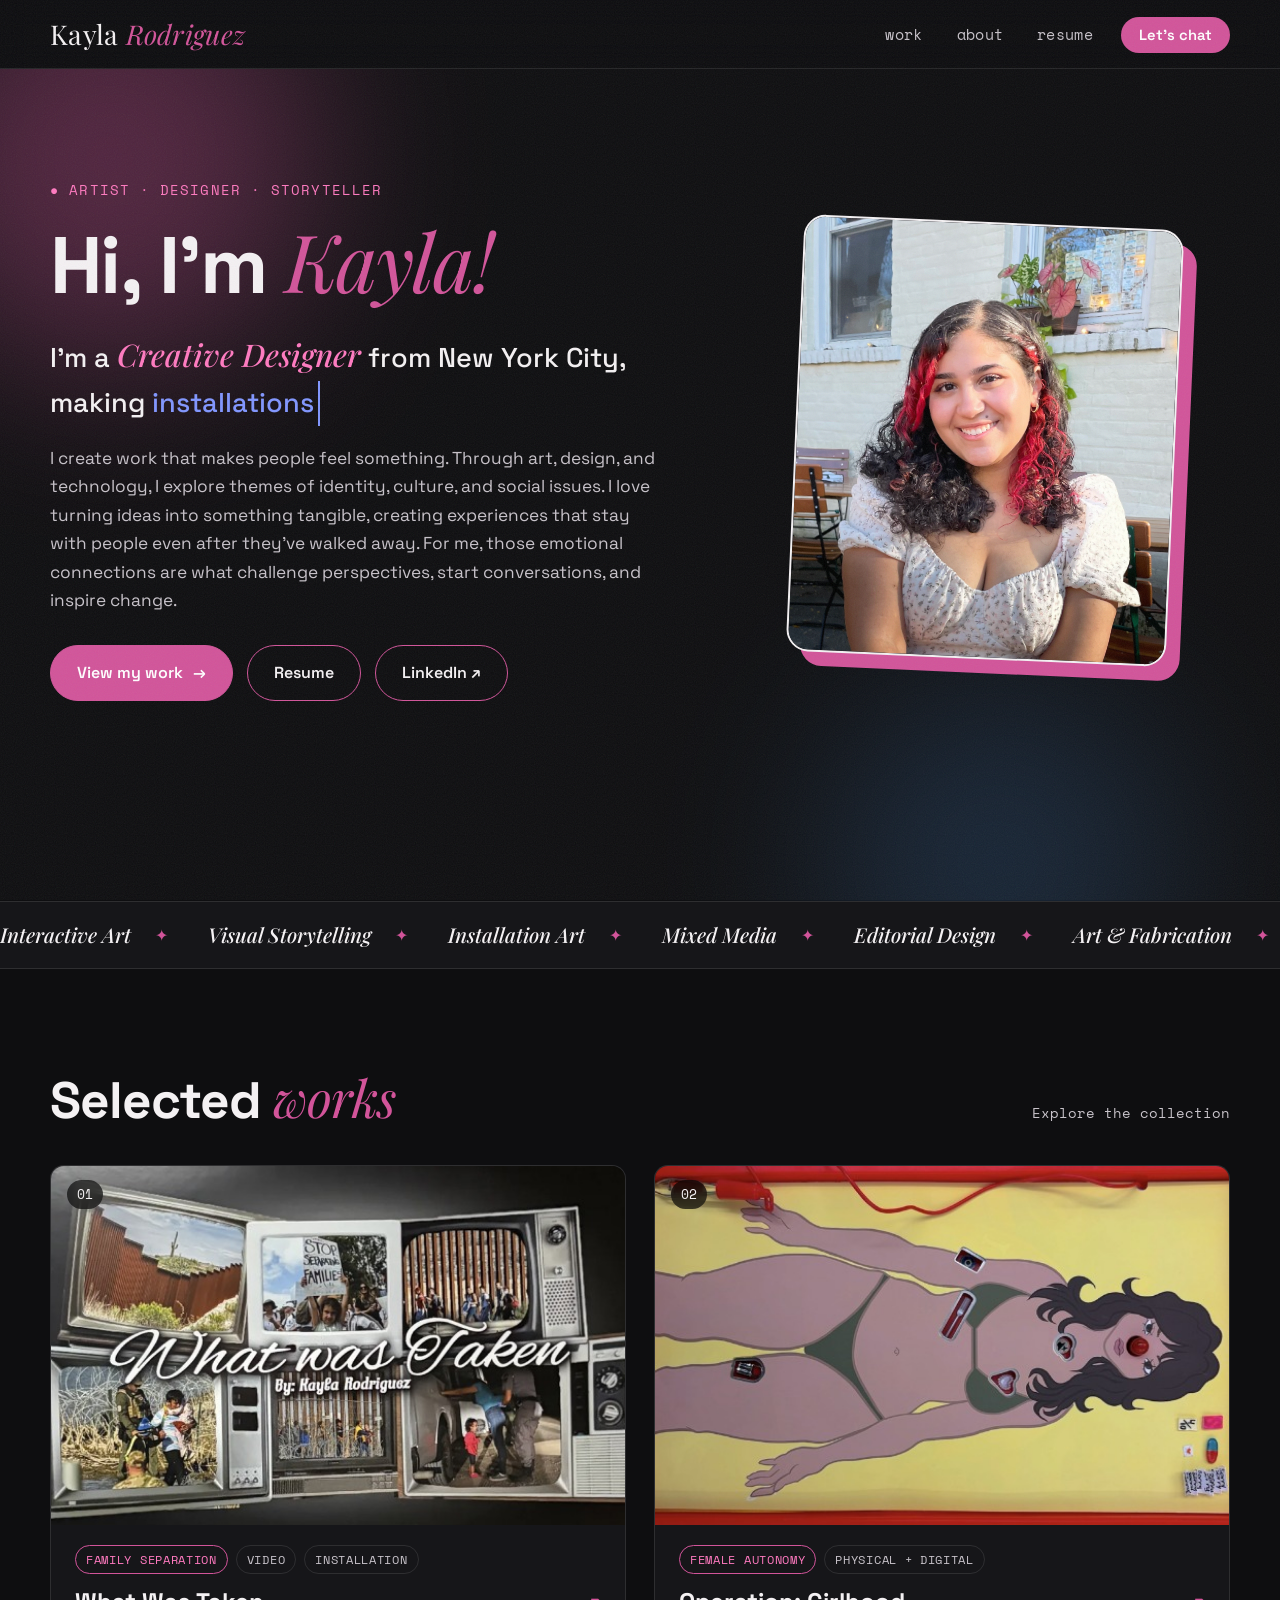
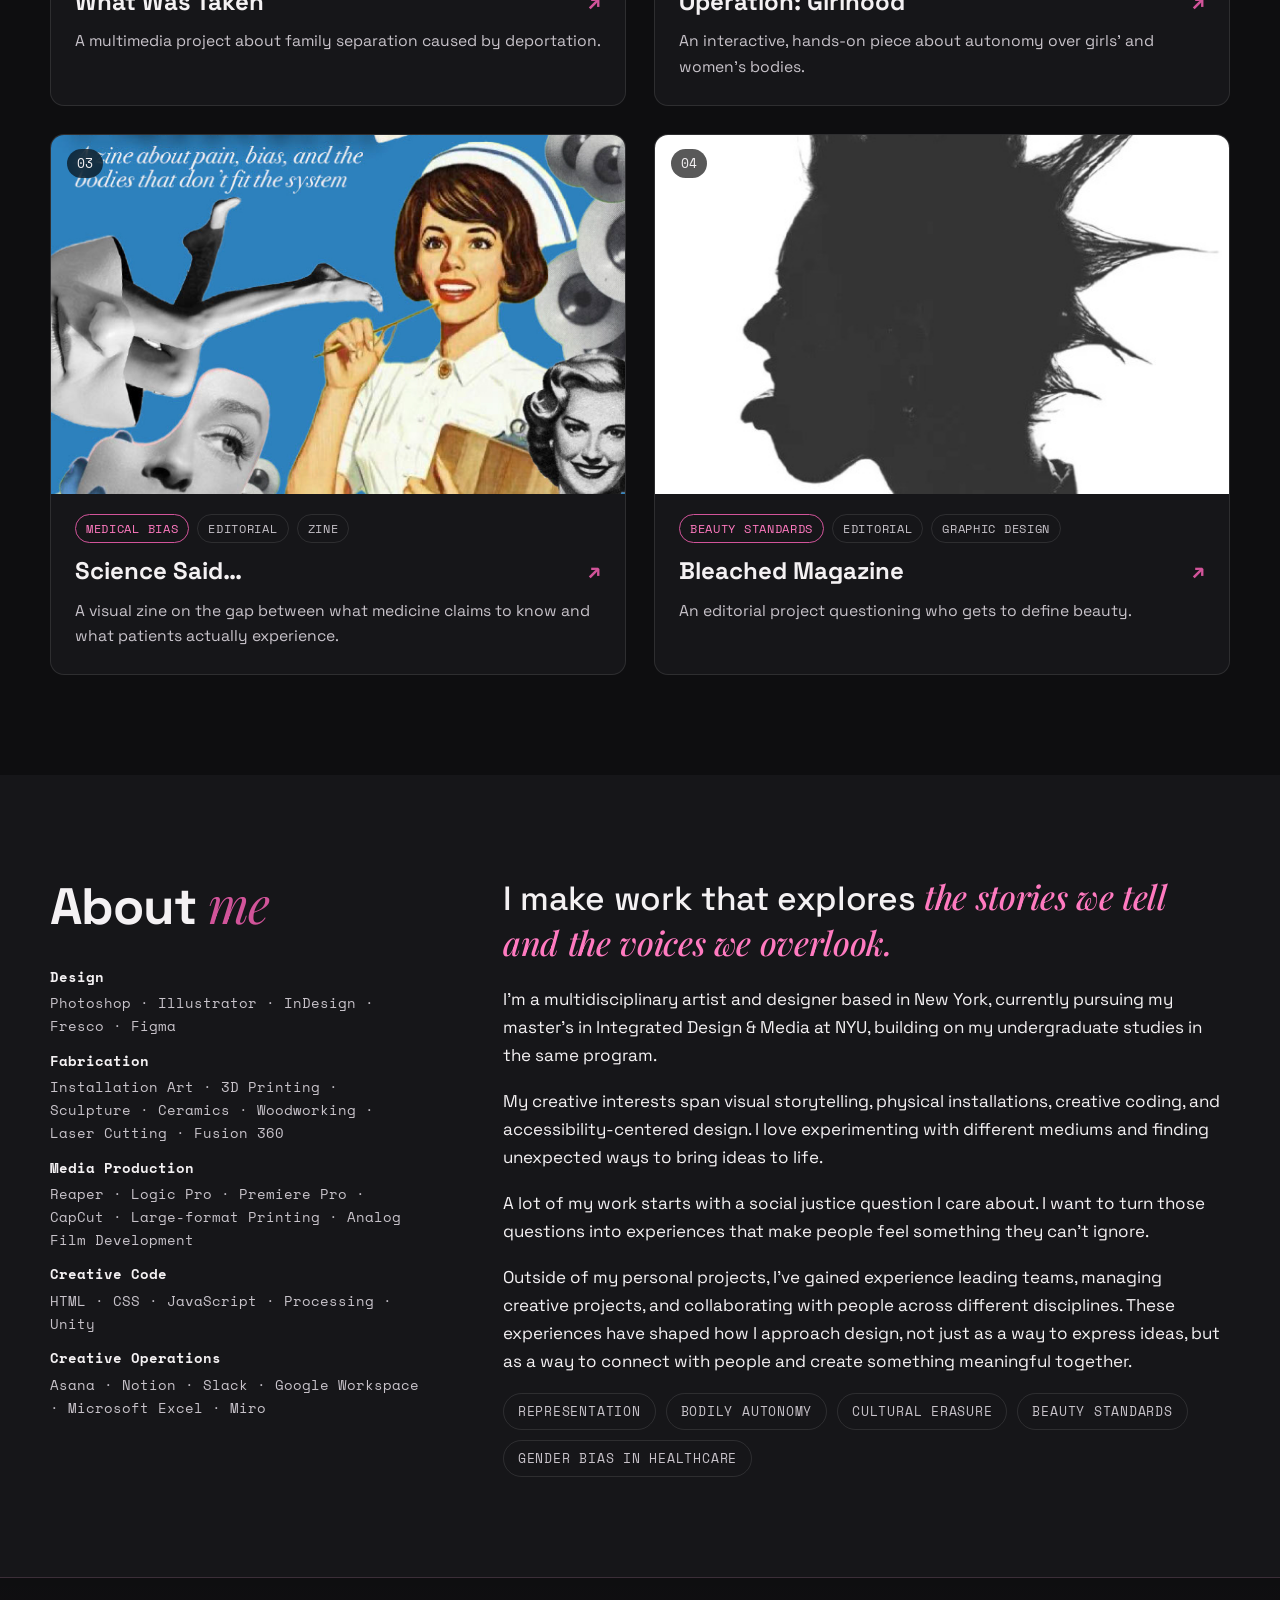
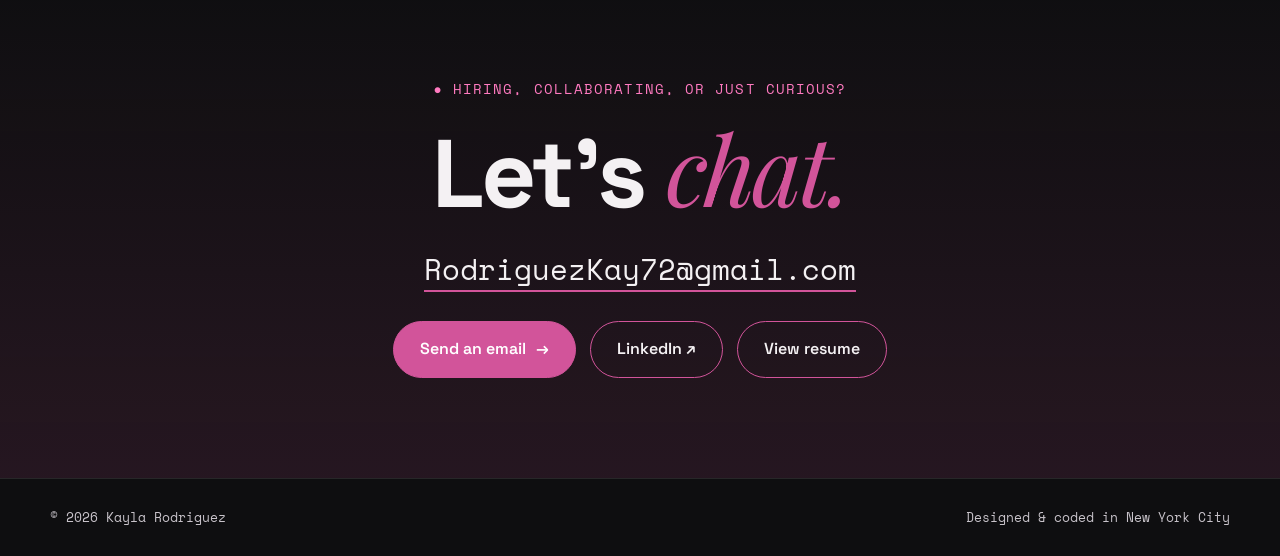
==== commit b7077102: "more" ====
--- a/index.html
+++ b/index.html
@@ -94,7 +94,7 @@
           </a>
           <a class="card reveal" href="projects/science-said.html">
             <span class="num">03</span>
-            <div class="thumb"><img src="assets/images/science-said-thumb.jpg" alt="Science Said cover collage with a vintage nurse illustration on a blue background" loading="lazy"></div>
+            <div class="thumb"><img src="assets/images/Science-Said/science-said-cover.jpg" alt="Science Said cover collage with a vintage nurse illustration on a blue background" loading="lazy"></div>
             <div class="meta">
               <div class="tags"><span class="tag hot">Medical bias</span><span class="tag">Editorial</span><span class="tag">Zine</span></div>
               <h3>Science Said… <span class="go">↗</span></h3>
--- a/style.css
+++ b/style.css
@@ -305,3 +305,23 @@
   body { background: #fff; color: #000; font-size: 12pt; }
   .job { break-inside: avoid; } .job .where, .eyebrow { color: #444; }
 }
+
+
+
+/* SCIENCE SAID — INTERACTIVE FLIPBOOK */
+
+.flipbook-container {
+  width: 100%;
+  aspect-ratio: 16 / 10;
+  margin-top: 32px;
+  overflow: hidden;
+  border-radius: 12px;
+  background: #111;
+}
+
+.flipbook-container iframe {
+  display: block;
+  width: 100%;
+  height: 100%;
+  border: none;
+}
